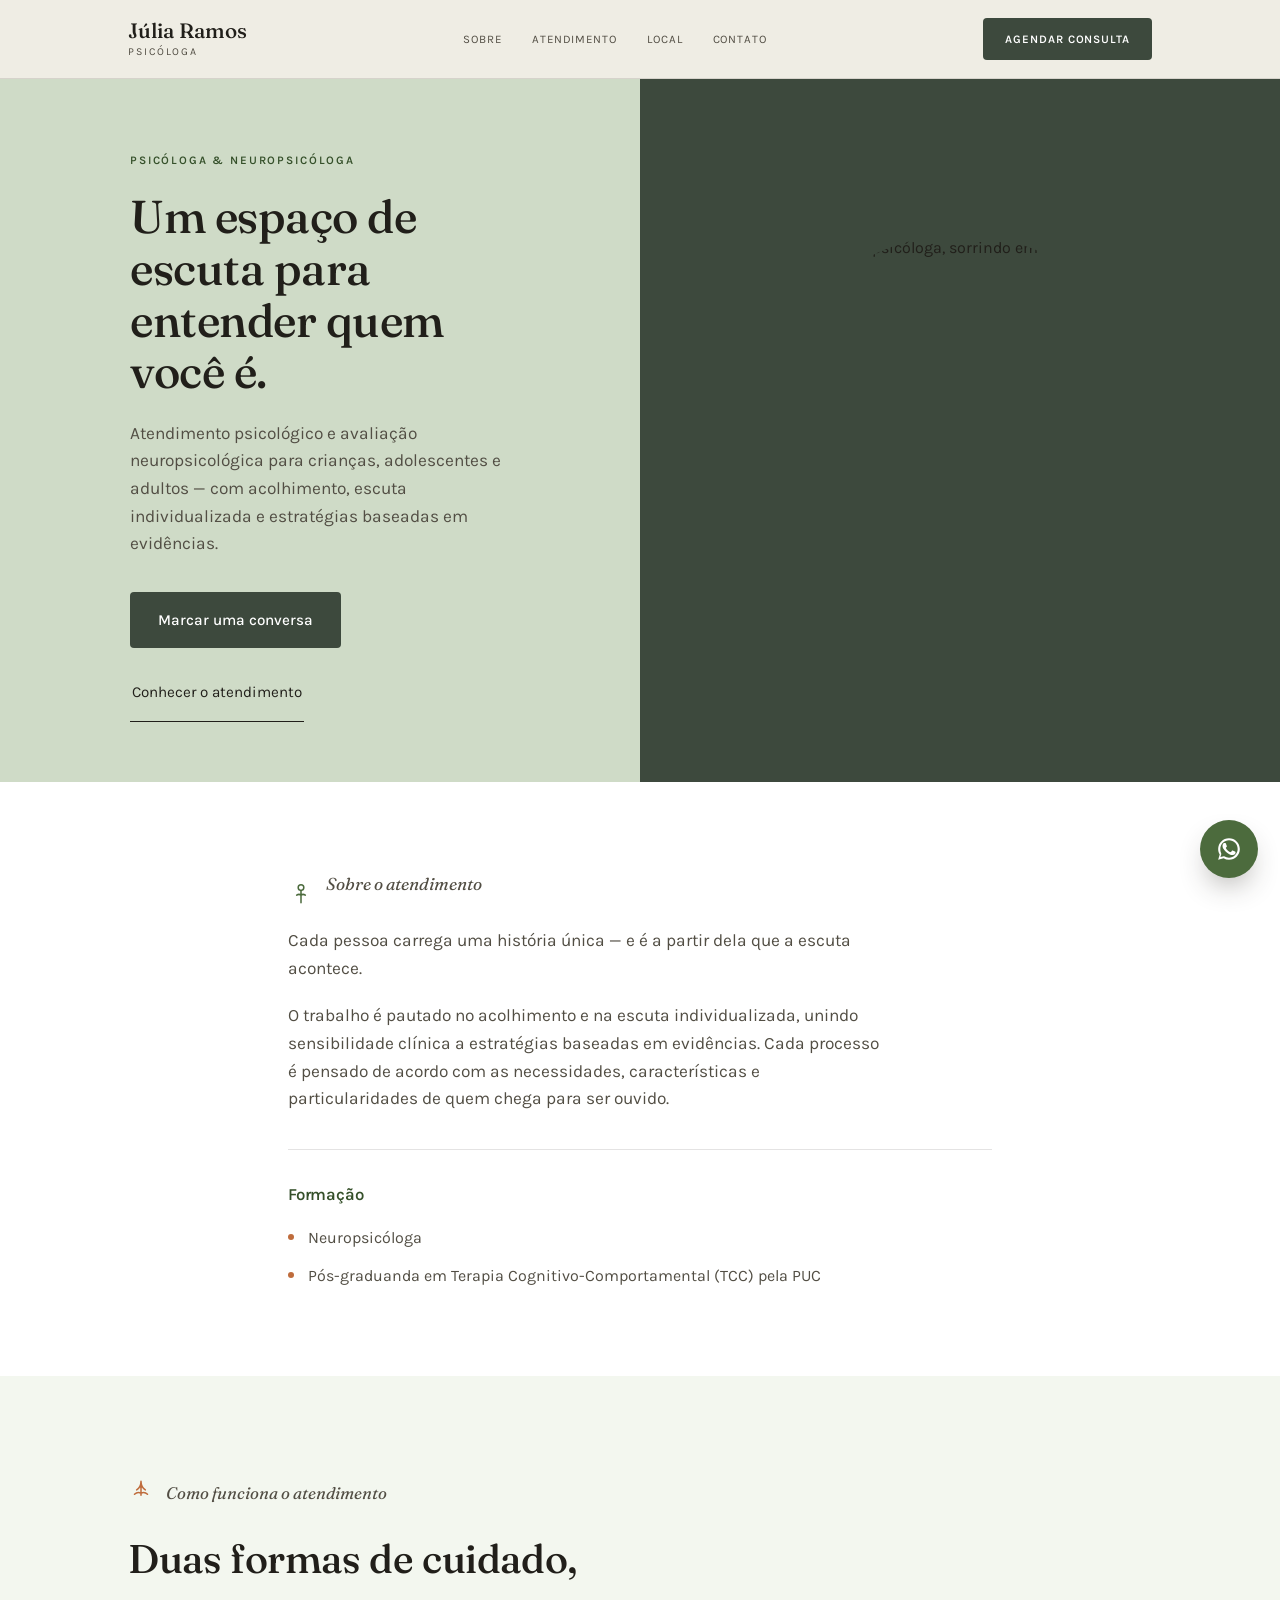
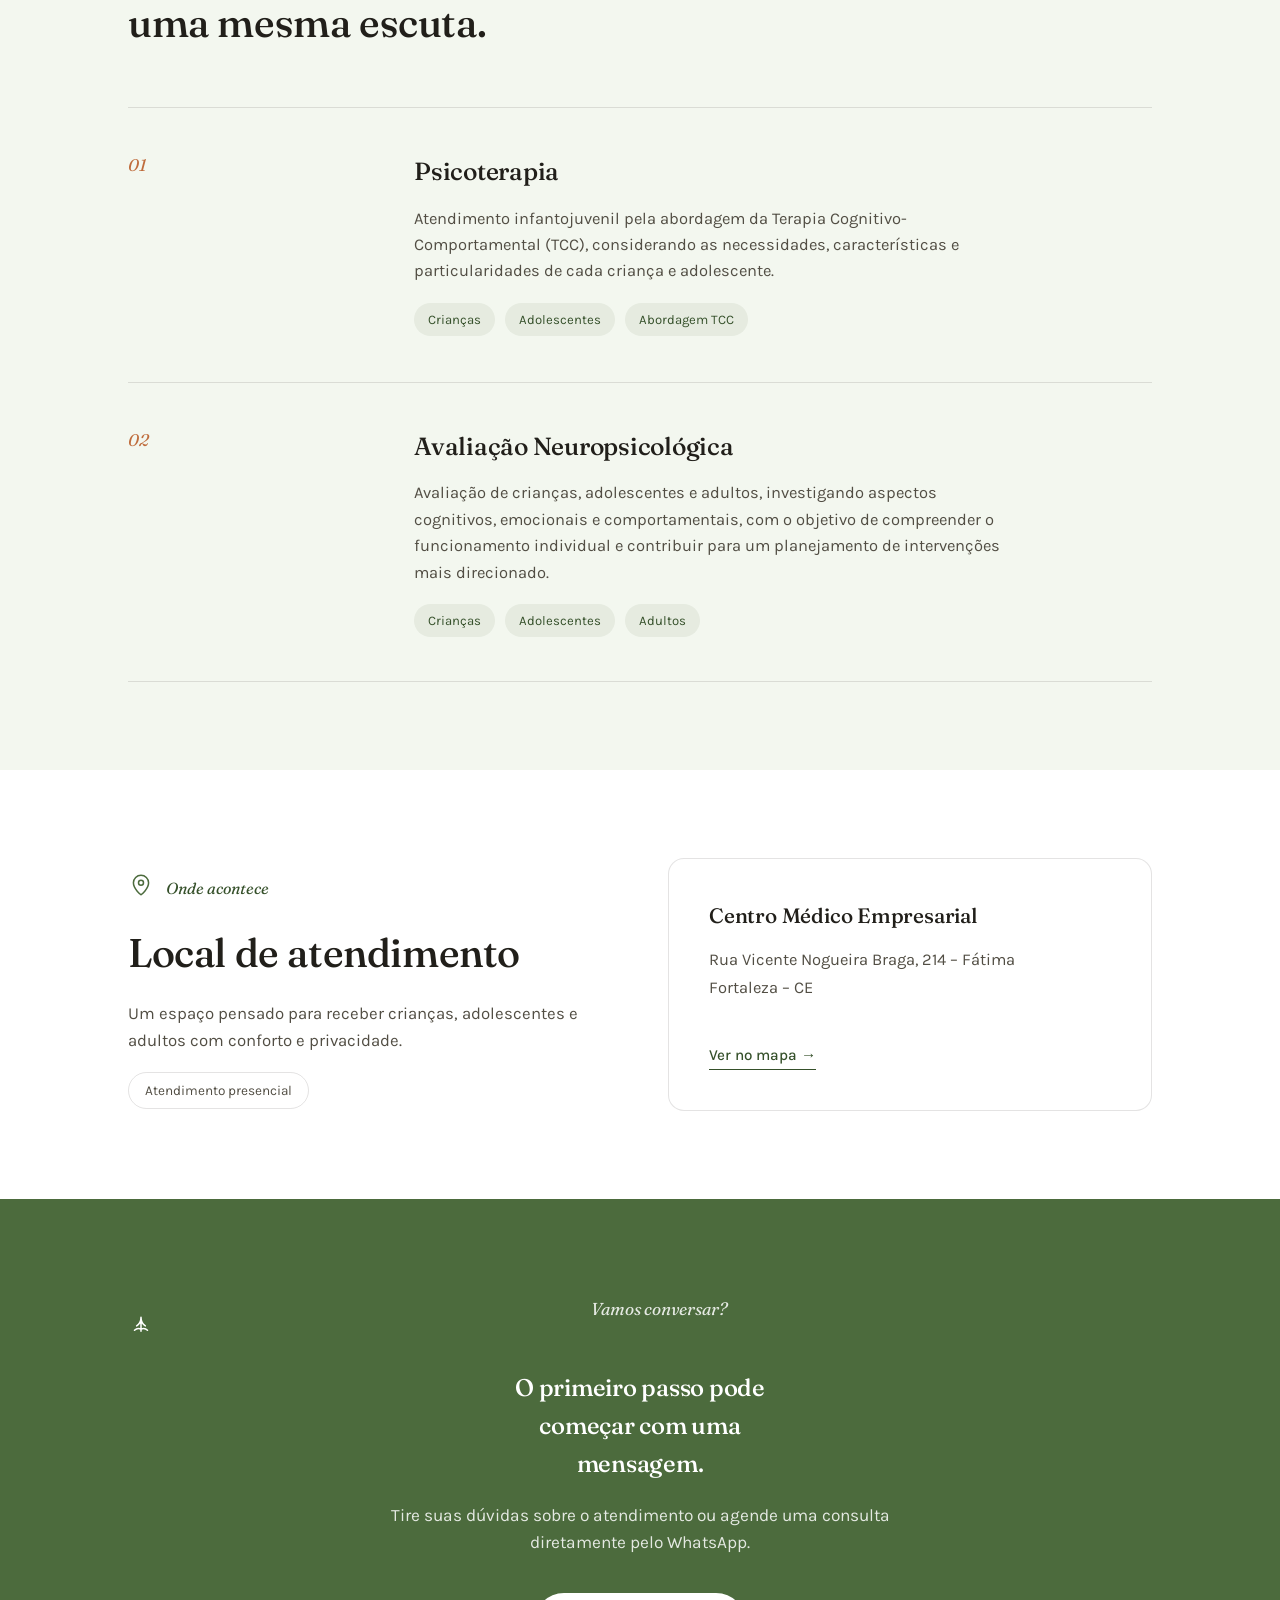
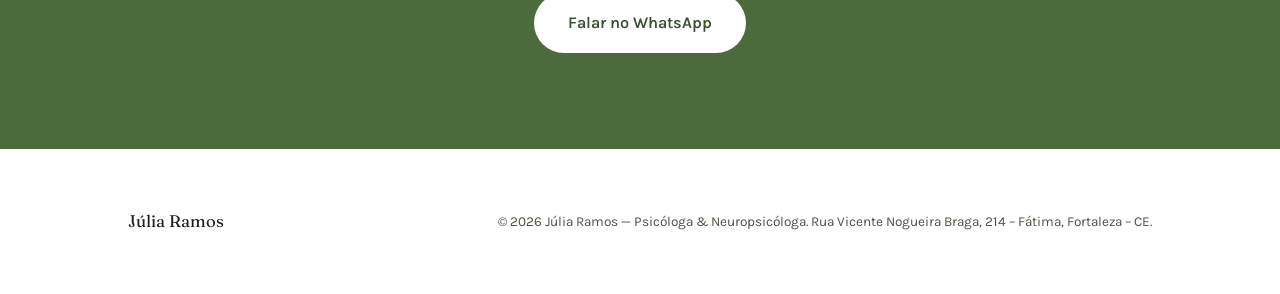
==== index (1).html @ 0f663c3e "primeira versão da landing page" ====
<!DOCTYPE html>
<html lang="pt-BR">
<head>
<meta charset="UTF-8">
<meta name="viewport" content="width=device-width, initial-scale=1.0">
<title>Júlia Ramos | Psicóloga e Neuropsicóloga</title>
<meta name="description" content="Atendimento psicológico e avaliação neuropsicológica para crianças, adolescentes e adultos, em Fortaleza.">
<link rel="preconnect" href="https://fonts.googleapis.com">
<link rel="preconnect" href="https://fonts.gstatic.com" crossorigin>
<link href="https://fonts.googleapis.com/css2?family=Fraunces:ital,opsz,wght@0,9..144,300;0,9..144,400;0,9..144,500;0,9..144,600;1,9..144,400;1,9..144,500&family=Karla:wght@300;400;500;600&display=swap" rel="stylesheet">
<link rel="stylesheet" href="style.css">
</head>
<body>

<header>
  <div class="nav">
    <div class="brand">
      <span class="brand-name">Júlia Ramos</span>
      <span class="brand-sub">Psicóloga</span>
    </div>
    <nav class="links">
      <a href="#sobre">Sobre</a>
      <a href="#servicos">Atendimento</a>
      <a href="#local">Local</a>
      <a href="#contato">Contato</a>
    </nav>
    <a class="nav-cta" href="https://wa.me/558592596336" target="_blank" rel="noopener">Agendar consulta</a>
  </div>
</header>

<section class="hero-split">
  <div class="hero-left">
    <div class="hero-left-inner">
      <p class="hero-eyebrow">Psicóloga &amp; Neuropsicóloga</p>
      <h1>Um espaço de escuta para entender quem você é.</h1>
      <p class="lede">Atendimento psicológico e avaliação neuropsicológica para crianças, adolescentes e adultos — com acolhimento, escuta individualizada e estratégias baseadas em evidências.</p>
      <div class="hero-actions">
        <a class="btn-primary" href="https://wa.me/558592596336" target="_blank" rel="noopener">
          Marcar uma conversa
        </a>
        <a class="btn-secondary" href="#servicos">Conhecer o atendimento</a>
      </div>
    </div>
  </div>
  <div class="hero-right">
    <div class="arch-photo">
      <img src="assets/foto-hero.jpg" alt="Júlia Ramos, psicóloga, sorrindo em seu consultório">
    </div>
  </div>
</section>

<section class="section" id="sobre">
  <div class="wrap about-grid">
    <div class="about-text">
      <div class="kicker-row">
        <span class="scroll-icon" aria-hidden="true"><svg class="sway" viewBox="0 0 24 24" fill="none" stroke="var(--sage)" stroke-width="1.4" stroke-linecap="round"><circle cx="12" cy="7" r="2.6"/><path d="M12 9.6V21M8 14c1.5-1 2.7-1 4 0M16 14c-1.5-1-2.7-1-4 0"/></svg></span>
        <p class="kicker">Sobre o atendimento</p>
      </div>
      <p>Cada pessoa carrega uma história única — e é a partir dela que a escuta acontece.</p>
      <p>O trabalho é pautado no acolhimento e na escuta individualizada, unindo sensibilidade clínica a estratégias baseadas em evidências. Cada processo é pensado de acordo com as necessidades, características e particularidades de quem chega para ser ouvido.</p>
      <div class="formacao">
        <h3>Formação</h3>
        <ul>
          <li>Neuropsicóloga</li>
          <li>Pós-graduanda em Terapia Cognitivo-Comportamental (TCC) pela PUC</li>
        </ul>
      </div>
    </div>
  </div>
</section>

<section class="section section-alt" id="servicos">
  <div class="wrap">
    <div class="section-head">
      <div class="kicker-row">
        <span class="scroll-icon" aria-hidden="true"><svg class="sway" viewBox="0 0 24 24" fill="none" stroke="var(--peach-deep)" stroke-width="1.4" stroke-linecap="round"><path d="M12 3c0 4-1 6-4 8m4-8c0 4 1 6 4 8m-4-8v13M6 15c2-2 4-2 6-1m6 1c-2-2-4-2-6-1"/></svg></span>
        <p class="kicker">Como funciona o atendimento</p>
      </div>
      <h2>Duas formas de cuidado, uma mesma escuta.</h2>
    </div>
    <div class="services">
      <div class="service-row">
        <div class="service-num">01</div>
        <div>
          <h3>Psicoterapia</h3>
          <p>Atendimento infantojuvenil pela abordagem da Terapia Cognitivo-Comportamental (TCC), considerando as necessidades, características e particularidades de cada criança e adolescente.</p>
          <div class="service-tags">
            <span>Crianças</span>
            <span>Adolescentes</span>
            <span>Abordagem TCC</span>
          </div>
        </div>
      </div>
      <div class="service-row">
        <div class="service-num">02</div>
        <div>
          <h3>Avaliação Neuropsicológica</h3>
          <p>Avaliação de crianças, adolescentes e adultos, investigando aspectos cognitivos, emocionais e comportamentais, com o objetivo de compreender o funcionamento individual e contribuir para um planejamento de intervenções mais direcionado.</p>
          <div class="service-tags">
            <span>Crianças</span>
            <span>Adolescentes</span>
            <span>Adultos</span>
          </div>
        </div>
      </div>
    </div>
  </div>
</section>

<section class="section" id="local">
  <div class="wrap location-grid">
    <div>
      <div class="kicker-row">
        <span class="scroll-icon" aria-hidden="true"><svg class="sway" viewBox="0 0 24 24" fill="none" stroke="var(--sage)" stroke-width="1.4" stroke-linecap="round"><path d="M12 21s-7-5.2-7-11a7 7 0 0114 0c0 5.8-7 11-7 11z"/><circle cx="12" cy="10" r="2.3"/></svg></span>
        <p class="kicker">Onde acontece</p>
      </div>
      <h2>Local de atendimento</h2>
      <p style="color:var(--ink-soft); margin-top:16px; font-size:1.05rem; max-width:48ch;">Um espaço pensado para receber crianças, adolescentes e adultos com conforto e privacidade.</p>
      <div class="modalities">
        <span>Atendimento presencial</span>
      </div>
    </div>
    <div class="location-card">
      <h3>Centro Médico Empresarial</h3>
      <p class="addr">Rua Vicente Nogueira Braga, 214 – Fátima<br>Fortaleza – CE</p>
      <a class="location-map-link" href="https://www.google.com/maps/search/?api=1&query=Rua+Vicente+Nogueira+Braga+214+F%C3%A1tima+Fortaleza" target="_blank" rel="noopener">
        Ver no mapa →
      </a>
    </div>
  </div>
</section>

<section class="cta-section" id="contato">
  <div class="wrap">
    <div class="kicker-row" style="justify-content:center;">
      <span class="scroll-icon" aria-hidden="true"><svg class="sway" viewBox="0 0 24 24" fill="none" stroke="#fff" stroke-width="1.4" stroke-linecap="round"><path d="M12 3c0 4-1 6-4 8m4-8c0 4 1 6 4 8m-4-8v13M6 15c2-2 4-2 6-1m6 1c-2-2-4-2-6-1"/></svg></span>
      <p class="kicker" style="color:rgba(255,255,255,0.85);">Vamos conversar?</p>
    </div>
    <h2>O primeiro passo pode começar com uma mensagem.</h2>
    <p>Tire suas dúvidas sobre o atendimento ou agende uma consulta diretamente pelo WhatsApp.</p>
    <a class="btn-light" href="https://wa.me/558592596336" target="_blank" rel="noopener">
      Falar no WhatsApp
    </a>
  </div>
</section>

<footer>
  <div class="wrap footer-grid">
    <div class="footer-brand">
      <span class="brand-name" style="font-size:1.05rem;">Júlia Ramos</span>
    </div>
    <p class="fine">© 2026 Júlia Ramos — Psicóloga &amp; Neuropsicóloga. Rua Vicente Nogueira Braga, 214 – Fátima, Fortaleza – CE.</p>
  </div>
</footer>

<a class="wa-float" href="https://wa.me/558592596336" target="_blank" rel="noopener" aria-label="Conversar no WhatsApp">
  <svg viewBox="0 0 24 24" fill="currentColor"><path d="M17.472 14.382c-.297-.149-1.758-.867-2.03-.967-.273-.099-.471-.148-.67.15-.197.297-.767.966-.94 1.164-.173.199-.347.223-.644.075-.297-.15-1.255-.463-2.39-1.475-.883-.788-1.48-1.761-1.653-2.059-.173-.297-.018-.458.13-.606.134-.133.298-.347.446-.52.149-.174.198-.298.298-.497.099-.198.05-.371-.025-.52-.075-.149-.669-1.612-.916-2.207-.242-.579-.487-.5-.669-.51-.173-.008-.371-.01-.57-.01-.198 0-.52.074-.792.372-.272.297-1.04 1.016-1.04 2.479 0 1.462 1.065 2.875 1.213 3.074.149.198 2.096 3.2 5.077 4.487.709.306 1.262.489 1.694.625.712.226 1.36.194 1.872.118.571-.085 1.758-.719 2.006-1.413.248-.694.248-1.289.173-1.413-.074-.124-.272-.198-.57-.347z"/><path d="M12.001 2C6.478 2 2 6.478 2 12c0 1.887.525 3.649 1.436 5.152L2 22l4.973-1.406A9.96 9.96 0 0012 22c5.523 0 10-4.478 10-10S17.523 2 12.001 2zm0 18c-1.6 0-3.13-.418-4.467-1.213l-.32-.19-3.11.88.888-3.037-.208-.312A7.94 7.94 0 014 12c0-4.411 3.589-8 8.001-8C16.412 4 20 7.589 20 12s-3.588 8-7.999 8z"/></svg>
</a>

<script src="script.js"></script>
</body>
</html>
---- style.css ----
:root{
    --sage: #4c6b3d;
    --sage-deep: #35502a;
    --sage-pale: #cfdbc7;
    --charcoal: #3d493d;
    --charcoal-deep: #2b352c;
    --peach: #dd8f5f;
    --peach-deep: #bf6c3c;
    --sand: #ffffff;
    --sand-warm: #f3f7ef;
    --nav-bg: #eeece3;
    --ink: #211f1a;
    --ink-soft: #524e44;
    --line: rgba(33,31,26,0.12);
    --max: 1080px;
  }
  *{box-sizing:border-box;}
  html{scroll-behavior:smooth;}
  body{
    margin:0;
    background:var(--sand);
    color:var(--ink);
    font-family:'Karla', sans-serif;
    font-weight:400;
    line-height:1.6;
    -webkit-font-smoothing:antialiased;
  }
  h1,h2,h3,.serif{
    font-family:'Fraunces', serif;
    font-weight:500;
    letter-spacing:-0.01em;
    margin:0;
  }
  a{color:inherit;}
  img{max-width:100%;display:block;}
  .wrap{max-width:var(--max); margin:0 auto; padding:0 28px;}

  /* focus visibility */
  a:focus-visible, button:focus-visible{outline:2px solid var(--sage-deep); outline-offset:3px;}

  @media (prefers-reduced-motion: reduce){
    *{animation:none !important; transition:none !important;}
  }

  /* ---------- NAV ---------- */
  header{
    position:sticky; top:0; z-index:50;
    background:rgba(238,236,227,0.94);
    backdrop-filter:blur(6px);
    border-bottom:1px solid var(--line);
  }
  .nav{
    display:flex; align-items:center; justify-content:space-between;
    padding:18px 28px; max-width:var(--max); margin:0 auto;
  }
  .brand{display:flex; flex-direction:column; gap:1px; line-height:1;}
  .brand .brand-name{font-family:'Fraunces',serif; font-size:1.3rem; font-weight:500; color:var(--ink);}
  .brand .brand-sub{font-size:0.66rem; letter-spacing:0.18em; text-transform:uppercase; color:var(--ink-soft); margin-top:4px;}
  nav.links{display:flex; gap:30px; font-size:0.72rem; letter-spacing:0.08em; text-transform:uppercase;}
  nav.links a{text-decoration:none; color:var(--ink-soft); transition:color .2s;}
  nav.links a:hover{color:var(--sage-deep);}
  .nav-cta{
    display:inline-flex; align-items:center; gap:8px;
    background:var(--charcoal); color:#fff; text-decoration:none;
    padding:12px 22px; border-radius:4px; font-size:0.72rem; font-weight:600;
    letter-spacing:0.08em; text-transform:uppercase;
    transition:background .2s, transform .2s;
    white-space:nowrap;
  }
  .nav-cta:hover{background:var(--charcoal-deep); transform:translateY(-1px);}
  .menu-toggle{display:none;}

  /* ---------- HERO (split blocks) ---------- */
  .hero-split{
    display:grid; grid-template-columns:1fr 1fr;
    min-height:78vh;
  }
  .hero-left{
    background:var(--sage-pale);
    display:flex; align-items:center;
  }
  .hero-left-inner{
    max-width:460px; margin:0 auto; padding:60px 40px;
  }
  .hero-eyebrow{
    font-size:0.72rem; letter-spacing:0.16em; text-transform:uppercase;
    color:var(--sage-deep); font-weight:600;
  }
  .hero-left h1{
    font-size:clamp(2.3rem, 3.6vw, 3.15rem);
    line-height:1.12;
    color:var(--ink);
    margin-top:22px;
  }
  .hero-left p.lede{
    margin-top:22px; font-size:1.08rem; color:var(--ink-soft); max-width:42ch;
  }
  .hero-actions{display:flex; gap:16px; margin-top:34px; flex-wrap:wrap;}
  .btn-primary{
    display:inline-flex; align-items:center; gap:10px;
    background:var(--charcoal); color:#fff; text-decoration:none;
    padding:16px 28px; border-radius:4px; font-size:0.95rem; font-weight:500;
    transition:background .2s, transform .2s;
  }
  .btn-primary:hover{background:var(--charcoal-deep); transform:translateY(-1px);}
  .btn-secondary{
    display:inline-flex; align-items:center; gap:8px;
    color:var(--ink); text-decoration:none; border-bottom:1px solid var(--ink);
    padding:16px 2px; font-size:0.95rem;
    transition:opacity .2s;
  }
  .btn-secondary:hover{opacity:0.6;}

  .hero-right{
    background:var(--charcoal);
    display:flex; align-items:flex-end; justify-content:center;
    position:relative; overflow:hidden; padding-top:48px;
  }
  .arch-photo{
    width:74%; max-width:400px; aspect-ratio:3/4.1;
    border-radius:260px 260px 0 0; overflow:hidden;
  }
  .arch-photo img{width:100%; height:100%; object-fit:cover; object-position:top center;}

  /* decorative flourish echoing the logo mark */
  .bloom{position:absolute; opacity:0.5; pointer-events:none;}
  .bloom svg{width:100%; height:100%;}

  /* scroll-triggered botanical icon, echoing the head+flower mark in the logo */
  .kicker-row{display:flex; align-items:center; gap:12px; margin-bottom:10px;}
  .scroll-icon{
    display:inline-flex; width:26px; height:26px; flex-shrink:0;
    opacity:0; transform:scale(0.4) rotate(-30deg);
    transition:opacity .7s ease, transform .7s cubic-bezier(.34,1.56,.64,1);
  }
  .scroll-icon svg{width:100%; height:100%;}
  .scroll-icon.in-view{opacity:1; transform:scale(1) rotate(0deg);}
  .scroll-icon.in-view .sway{animation:sway 4.5s ease-in-out infinite;}
  .kicker{margin-bottom:0;}
  @keyframes sway{
    0%,100%{transform:rotate(-5deg);}
    50%{transform:rotate(5deg);}
  }

  /* ---------- SECTION HEADERS ---------- */
  .section{padding:88px 0;}
  .section-alt{background:var(--sand-warm);}
  .kicker{
    font-family:'Fraunces',serif; font-style:italic; color:var(--sage-deep);
    font-size:1rem; margin-bottom:10px;
  }
  .section h2{
    font-size:clamp(1.9rem, 3.4vw, 2.5rem); max-width:20ch;
  }
  .section-head{margin-bottom:52px; max-width:640px;}
  .section-head p{color:var(--ink-soft); margin-top:16px; font-size:1.05rem;}

  /* ---------- ABOUT ---------- */
  .about-grid{
    display:grid; grid-template-columns:1fr; gap:64px; align-items:start; max-width:760px;
  }
  .about-text p{font-size:1.08rem; color:var(--ink-soft); margin:0 0 20px; max-width:60ch;}
  .about-text p:first-child{
    font-family:'Fraunces',serif; font-size:1.3rem; color:var(--ink); font-weight:400; line-height:1.5;
  }
  .formacao{
    margin-top:36px; padding-top:32px; border-top:1px solid var(--line);
  }
  .formacao h3{font-size:1.05rem; font-family:'Karla',sans-serif; font-weight:600; text-transform:none; margin-bottom:16px; color:var(--sage-deep);}
  .formacao ul{list-style:none; padding:0; margin:0; display:flex; flex-direction:column; gap:12px;}
  .formacao li{
    display:flex; gap:14px; font-size:1rem; color:var(--ink-soft);
  }
  .formacao li::before{
    content:""; width:6px; height:6px; border-radius:50%; background:var(--peach-deep);
    margin-top:9px; flex-shrink:0;
  }

  /* ---------- SERVICES ---------- */
  .services{display:flex; flex-direction:column; gap:2px;}
  .service-row{
    display:grid; grid-template-columns:0.5fr 1.5fr; gap:40px;
    padding:44px 0; border-top:1px solid var(--line);
  }
  .services .service-row:last-child{border-bottom:1px solid var(--line);}
  .service-num{
    font-family:'Fraunces',serif; font-style:italic; font-size:1.05rem; color:var(--peach-deep);
  }
  .service-row h3{font-size:1.55rem; margin-bottom:14px;}
  .service-row p{color:var(--ink-soft); font-size:1.03rem; max-width:60ch; margin:0;}
  .service-tags{display:flex; gap:10px; margin-top:18px; flex-wrap:wrap;}
  .service-tags span{
    font-size:0.82rem; color:var(--sage-deep); background:rgba(133,150,115,0.12);
    padding:6px 14px; border-radius:100px;
  }

  /* ---------- LOCATION ---------- */
  .location-grid{
    display:grid; grid-template-columns:1fr 1fr; gap:56px; align-items:center;
  }
  .location-card{
    background:var(--sand); border:1px solid var(--line); border-radius:16px; padding:40px;
  }
  .location-card h3{font-size:1.3rem; margin-bottom:6px;}
  .location-card .addr{color:var(--ink-soft); font-size:1.03rem; margin-top:14px; line-height:1.7;}
  .location-map-link{
    display:inline-flex; align-items:center; gap:8px; margin-top:24px;
    color:var(--sage-deep); text-decoration:none; font-size:0.95rem; font-weight:500;
    border-bottom:1px solid var(--sage-deep); padding-bottom:2px;
  }
  .modalities{display:flex; gap:12px; margin-top:8px; flex-wrap:wrap;}
  .modalities span{
    font-size:0.85rem; padding:7px 16px; border-radius:100px; border:1px solid var(--line); color:var(--ink-soft);
  }

  /* ---------- CTA / CONTACT ---------- */
  .cta-section{
    background:var(--sage); color:#fff; padding:96px 0; text-align:center; position:relative; overflow:hidden;
  }
  .cta-section h2{color:#fff; margin:0 auto 18px; max-width:18ch;}
  .cta-section p{color:rgba(255,255,255,0.85); max-width:50ch; margin:0 auto 36px; font-size:1.08rem;}
  .btn-light{
    display:inline-flex; align-items:center; gap:10px;
    background:#fff; color:var(--sage-deep); text-decoration:none;
    padding:17px 34px; border-radius:100px; font-size:1.02rem; font-weight:600;
    transition:transform .2s, box-shadow .2s;
  }
  .btn-light:hover{transform:translateY(-2px); box-shadow:0 14px 30px -12px rgba(0,0,0,0.35);}

  /* ---------- FOOTER ---------- */
  footer{padding:48px 0; }
  .footer-grid{
    display:flex; justify-content:space-between; align-items:center; flex-wrap:wrap; gap:20px;
  }
  .footer-brand{display:flex; align-items:center; gap:10px; font-family:'Fraunces',serif; font-size:1.05rem;}
  .footer-brand img{height:26px;}
  footer .fine{color:var(--ink-soft); font-size:0.85rem;}

  /* whatsapp floating button (mobile-friendly) */
  .wa-float{
    position:fixed; bottom:22px; right:22px; z-index:60;
    background:var(--sage); color:#fff; width:58px; height:58px; border-radius:50%;
    display:flex; align-items:center; justify-content:center;
    box-shadow:0 14px 30px -10px rgba(46,43,36,0.45);
    text-decoration:none; transition:transform .2s, background .2s;
  }
  .wa-float:hover{background:var(--sage-deep); transform:scale(1.06);}
  .wa-float svg{width:26px; height:26px;}

  /* ---------- RESPONSIVE ---------- */
  @media (max-width: 860px){
    nav.links{display:none;}
    .hero-split{grid-template-columns:1fr; min-height:auto;}
    .hero-left-inner{padding:56px 28px 44px; max-width:100%;}
    .hero-right{padding-top:0; min-height:380px;}
    .arch-photo{width:66%; max-width:300px; margin-top:36px;}
    .about-grid{gap:36px;}
    .service-row{grid-template-columns:1fr; gap:12px;}
    .location-grid{grid-template-columns:1fr; gap:32px;}
    .section{padding:64px 0;}
  }
  @media (max-width: 480px){
    .wrap{padding:0 20px;}
    .hero-actions{flex-direction:column; align-items:flex-start;}
    .nav{padding:14px 20px;}
  }
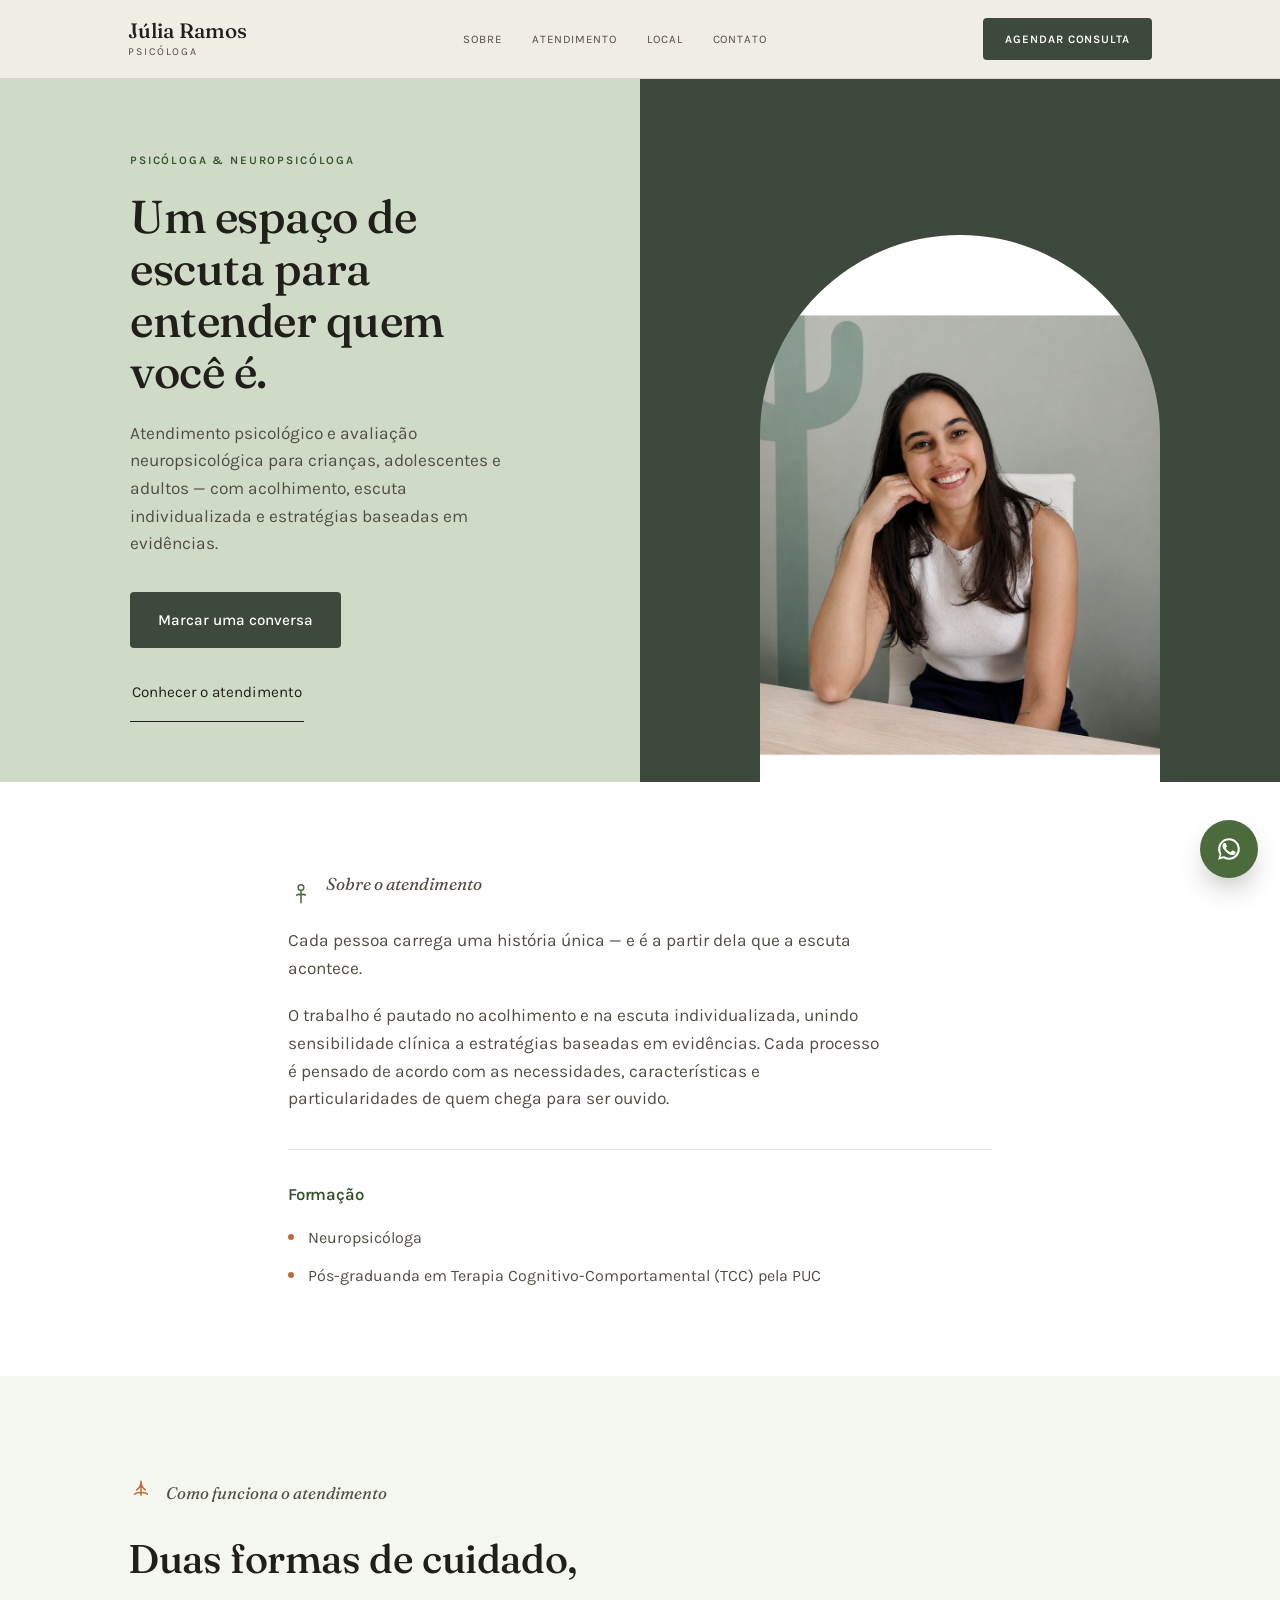
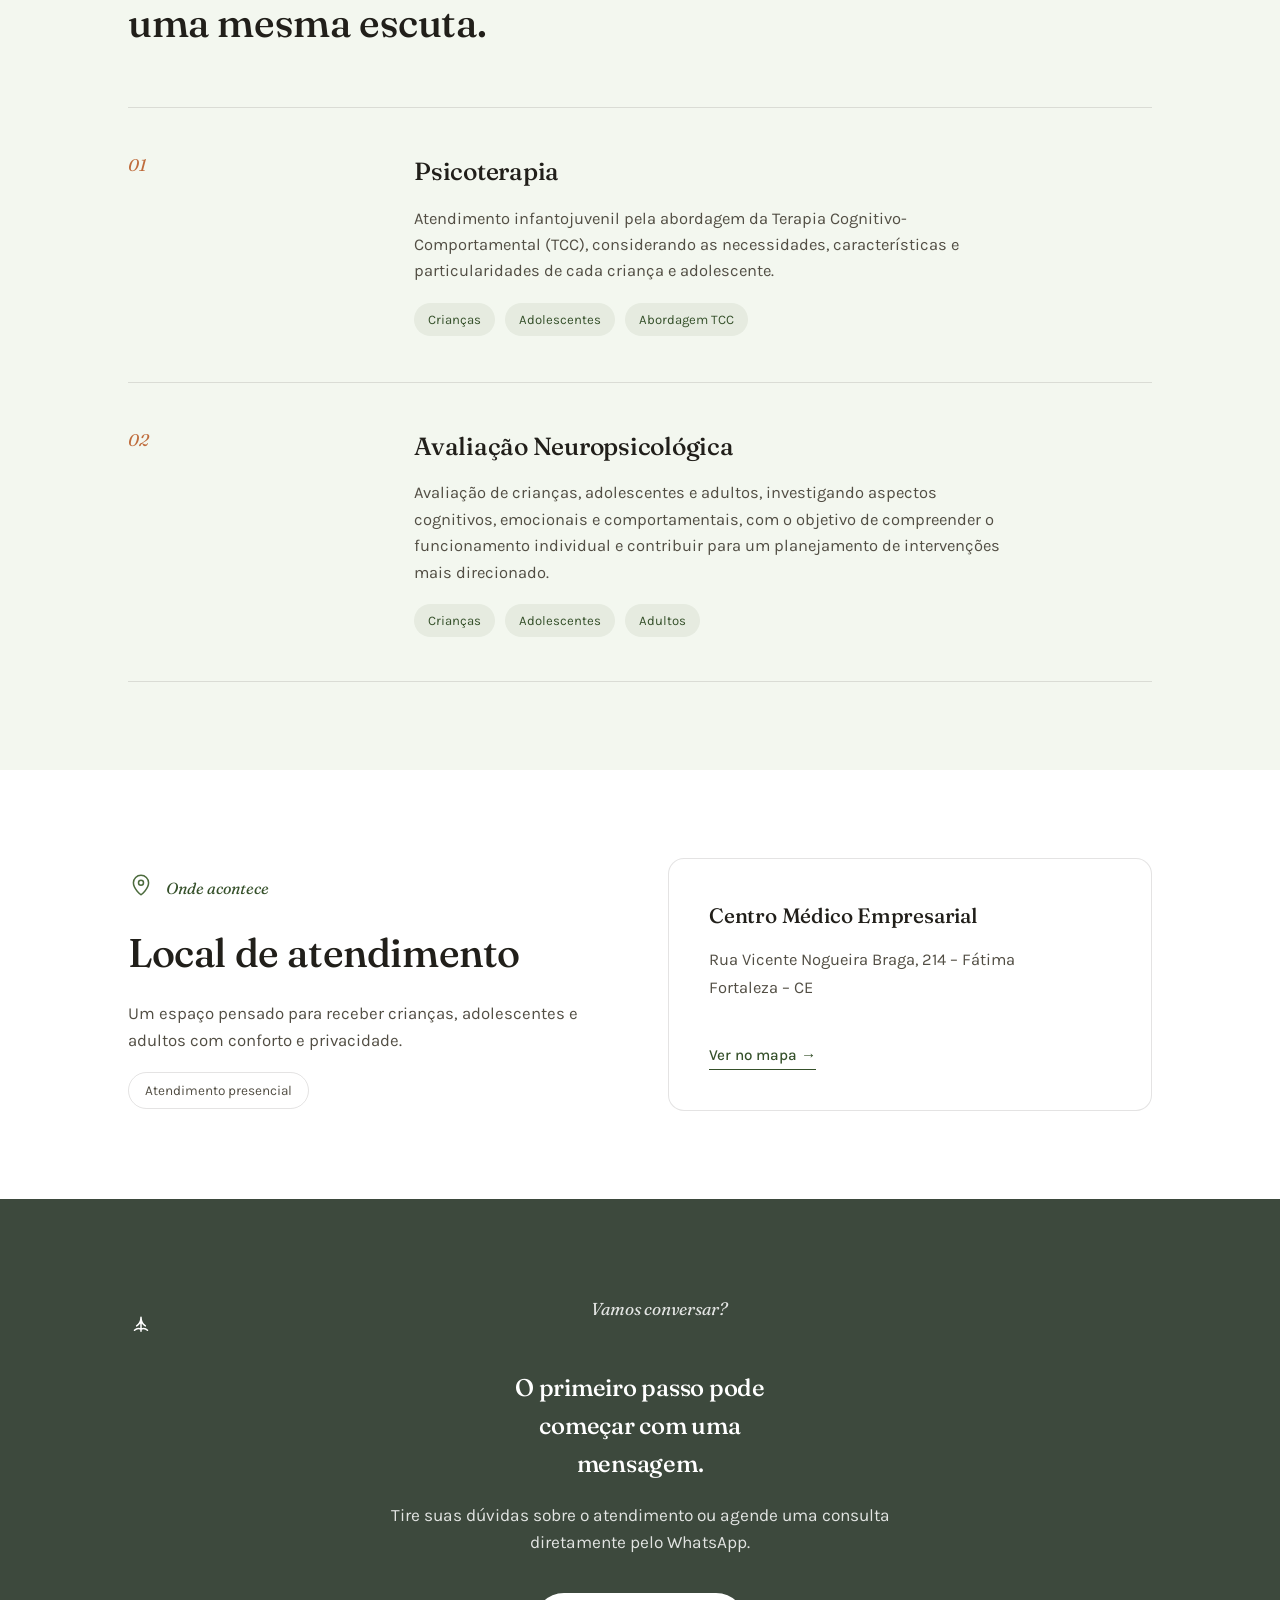
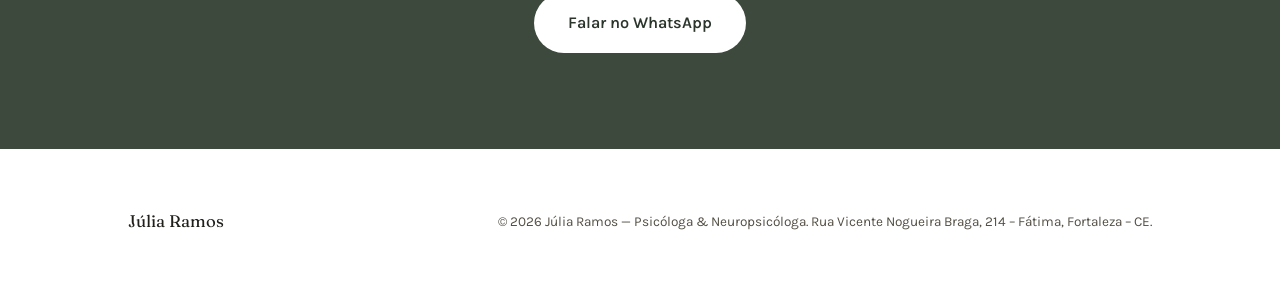
==== commit d4913030: "ajusta fundo do CTA e adiciona animação de scroll nos blocos" ====
--- a/index (1).html
+++ b/index (1).html
@@ -30,7 +30,7 @@
 
 <section class="hero-split">
   <div class="hero-left">
-    <div class="hero-left-inner">
+    <div class="hero-left-inner reveal">
       <p class="hero-eyebrow">Psicóloga &amp; Neuropsicóloga</p>
       <h1>Um espaço de escuta para entender quem você é.</h1>
       <p class="lede">Atendimento psicológico e avaliação neuropsicológica para crianças, adolescentes e adultos — com acolhimento, escuta individualizada e estratégias baseadas em evidências.</p>
@@ -51,7 +51,7 @@
 
 <section class="section" id="sobre">
   <div class="wrap about-grid">
-    <div class="about-text">
+    <div class="about-text reveal">
       <div class="kicker-row">
         <span class="scroll-icon" aria-hidden="true"><svg class="sway" viewBox="0 0 24 24" fill="none" stroke="var(--sage)" stroke-width="1.4" stroke-linecap="round"><circle cx="12" cy="7" r="2.6"/><path d="M12 9.6V21M8 14c1.5-1 2.7-1 4 0M16 14c-1.5-1-2.7-1-4 0"/></svg></span>
         <p class="kicker">Sobre o atendimento</p>
@@ -79,7 +79,7 @@
       <h2>Duas formas de cuidado, uma mesma escuta.</h2>
     </div>
     <div class="services">
-      <div class="service-row">
+      <div class="service-row reveal">
         <div class="service-num">01</div>
         <div>
           <h3>Psicoterapia</h3>
@@ -91,7 +91,7 @@
           </div>
         </div>
       </div>
-      <div class="service-row">
+      <div class="service-row reveal" style="transition-delay:.12s;">
         <div class="service-num">02</div>
         <div>
           <h3>Avaliação Neuropsicológica</h3>
@@ -109,7 +109,7 @@
 
 <section class="section" id="local">
   <div class="wrap location-grid">
-    <div>
+    <div class="reveal">
       <div class="kicker-row">
         <span class="scroll-icon" aria-hidden="true"><svg class="sway" viewBox="0 0 24 24" fill="none" stroke="var(--sage)" stroke-width="1.4" stroke-linecap="round"><path d="M12 21s-7-5.2-7-11a7 7 0 0114 0c0 5.8-7 11-7 11z"/><circle cx="12" cy="10" r="2.3"/></svg></span>
         <p class="kicker">Onde acontece</p>
@@ -120,7 +120,7 @@
         <span>Atendimento presencial</span>
       </div>
     </div>
-    <div class="location-card">
+    <div class="location-card reveal" style="transition-delay:.12s;">
       <h3>Centro Médico Empresarial</h3>
       <p class="addr">Rua Vicente Nogueira Braga, 214 – Fátima<br>Fortaleza – CE</p>
       <a class="location-map-link" href="https://www.google.com/maps/search/?api=1&query=Rua+Vicente+Nogueira+Braga+214+F%C3%A1tima+Fortaleza" target="_blank" rel="noopener">
@@ -131,7 +131,7 @@
 </section>
 
 <section class="cta-section" id="contato">
-  <div class="wrap">
+  <div class="wrap reveal">
     <div class="kicker-row" style="justify-content:center;">
       <span class="scroll-icon" aria-hidden="true"><svg class="sway" viewBox="0 0 24 24" fill="none" stroke="#fff" stroke-width="1.4" stroke-linecap="round"><path d="M12 3c0 4-1 6-4 8m4-8c0 4 1 6 4 8m-4-8v13M6 15c2-2 4-2 6-1m6 1c-2-2-4-2-6-1"/></svg></span>
       <p class="kicker" style="color:rgba(255,255,255,0.85);">Vamos conversar?</p>
@@ -159,4 +159,4 @@
 
 <script src="script.js"></script>
 </body>
-</html>
+</html>
--- a/style.css
+++ b/style.css
@@ -136,6 +136,13 @@
   .scroll-icon svg{width:100%; height:100%;}
   .scroll-icon.in-view{opacity:1; transform:scale(1) rotate(0deg);}
   .scroll-icon.in-view .sway{animation:sway 4.5s ease-in-out infinite;}
+
+  /* scroll-reveal for content blocks (sections, cards, rows) */
+  .reveal{
+    opacity:0; transform:translateY(28px);
+    transition:opacity .8s ease, transform .8s cubic-bezier(.22,.7,.25,1);
+  }
+  .reveal.in-view{opacity:1; transform:translateY(0);}
   .kicker{margin-bottom:0;}
   @keyframes sway{
     0%,100%{transform:rotate(-5deg);}
@@ -215,13 +222,13 @@
 
   /* ---------- CTA / CONTACT ---------- */
   .cta-section{
-    background:var(--sage); color:#fff; padding:96px 0; text-align:center; position:relative; overflow:hidden;
+    background:var(--charcoal); color:#fff; padding:96px 0; text-align:center; position:relative; overflow:hidden;
   }
   .cta-section h2{color:#fff; margin:0 auto 18px; max-width:18ch;}
   .cta-section p{color:rgba(255,255,255,0.85); max-width:50ch; margin:0 auto 36px; font-size:1.08rem;}
   .btn-light{
     display:inline-flex; align-items:center; gap:10px;
-    background:#fff; color:var(--sage-deep); text-decoration:none;
+    background:#fff; color:var(--charcoal-deep); text-decoration:none;
     padding:17px 34px; border-radius:100px; font-size:1.02rem; font-weight:600;
     transition:transform .2s, box-shadow .2s;
   }
@@ -263,4 +270,4 @@
     .wrap{padding:0 20px;}
     .hero-actions{flex-direction:column; align-items:flex-start;}
     .nav{padding:14px 20px;}
-  }
+  }
